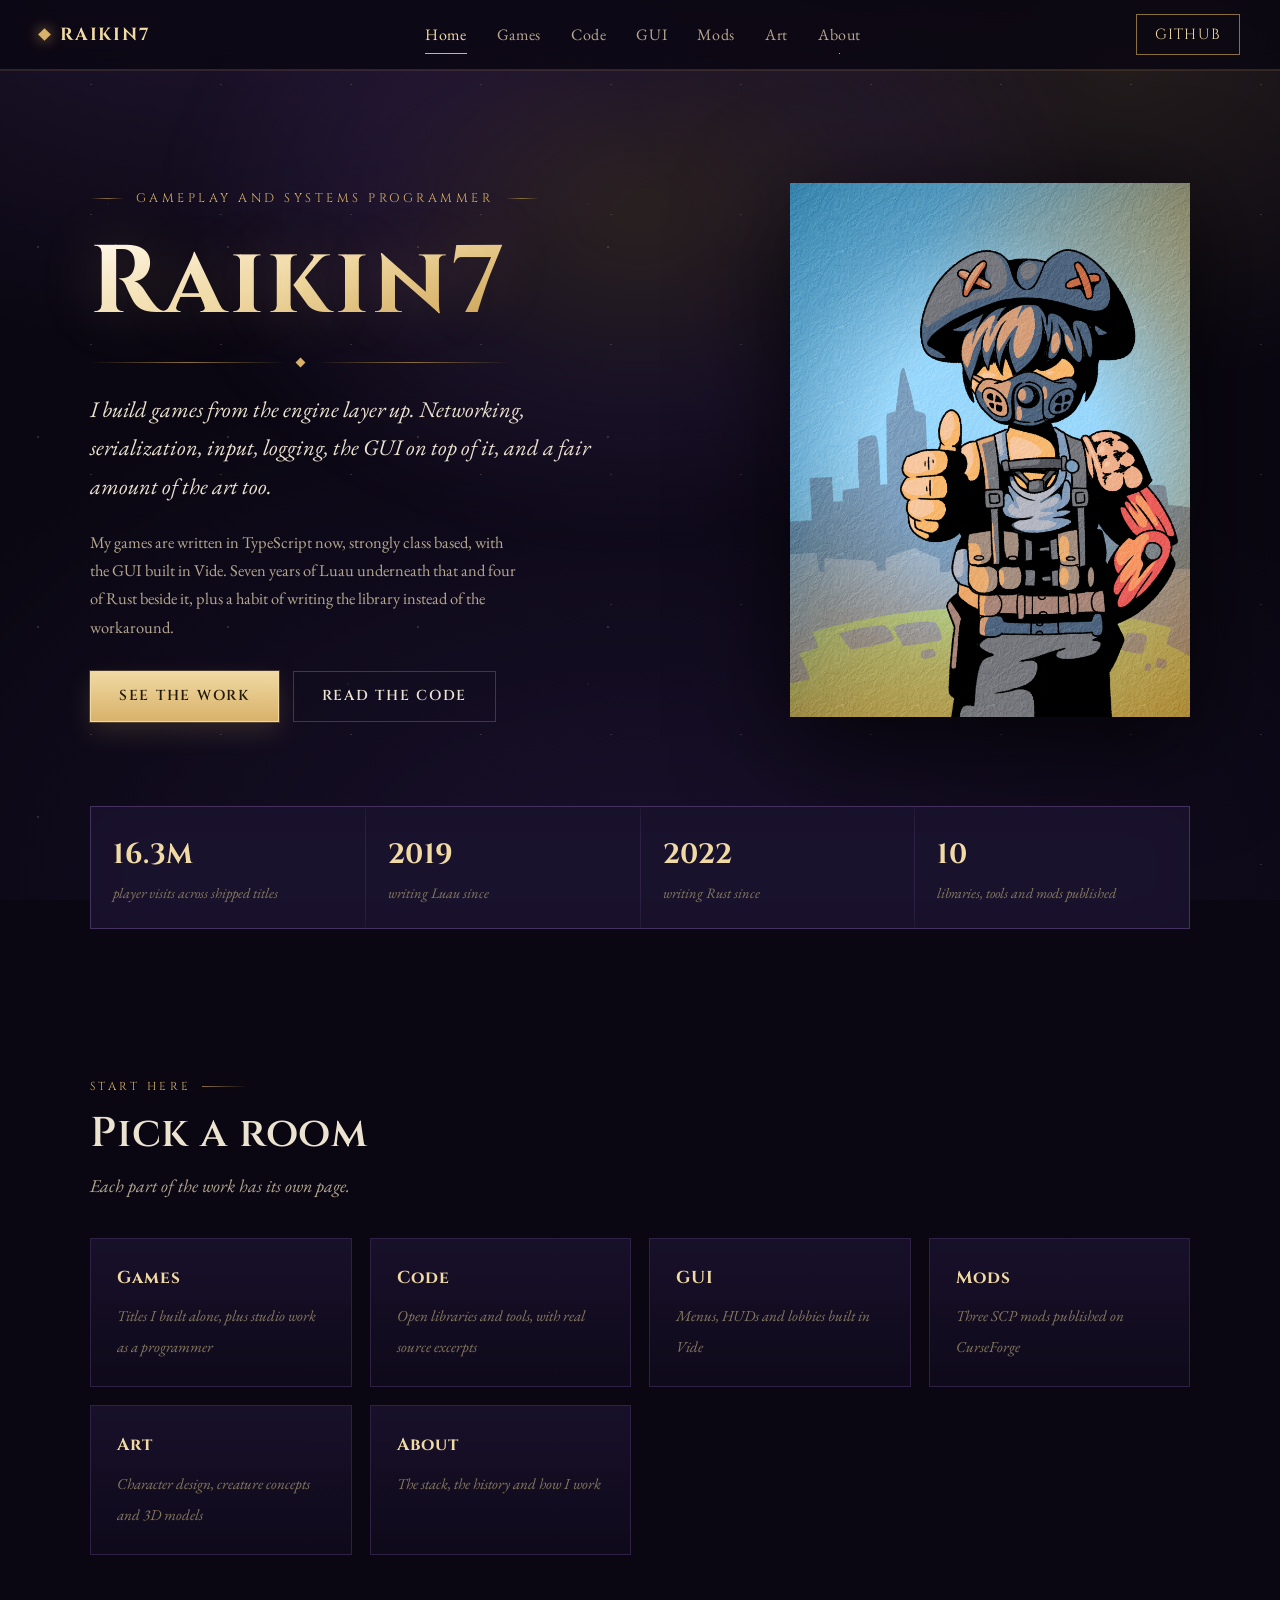
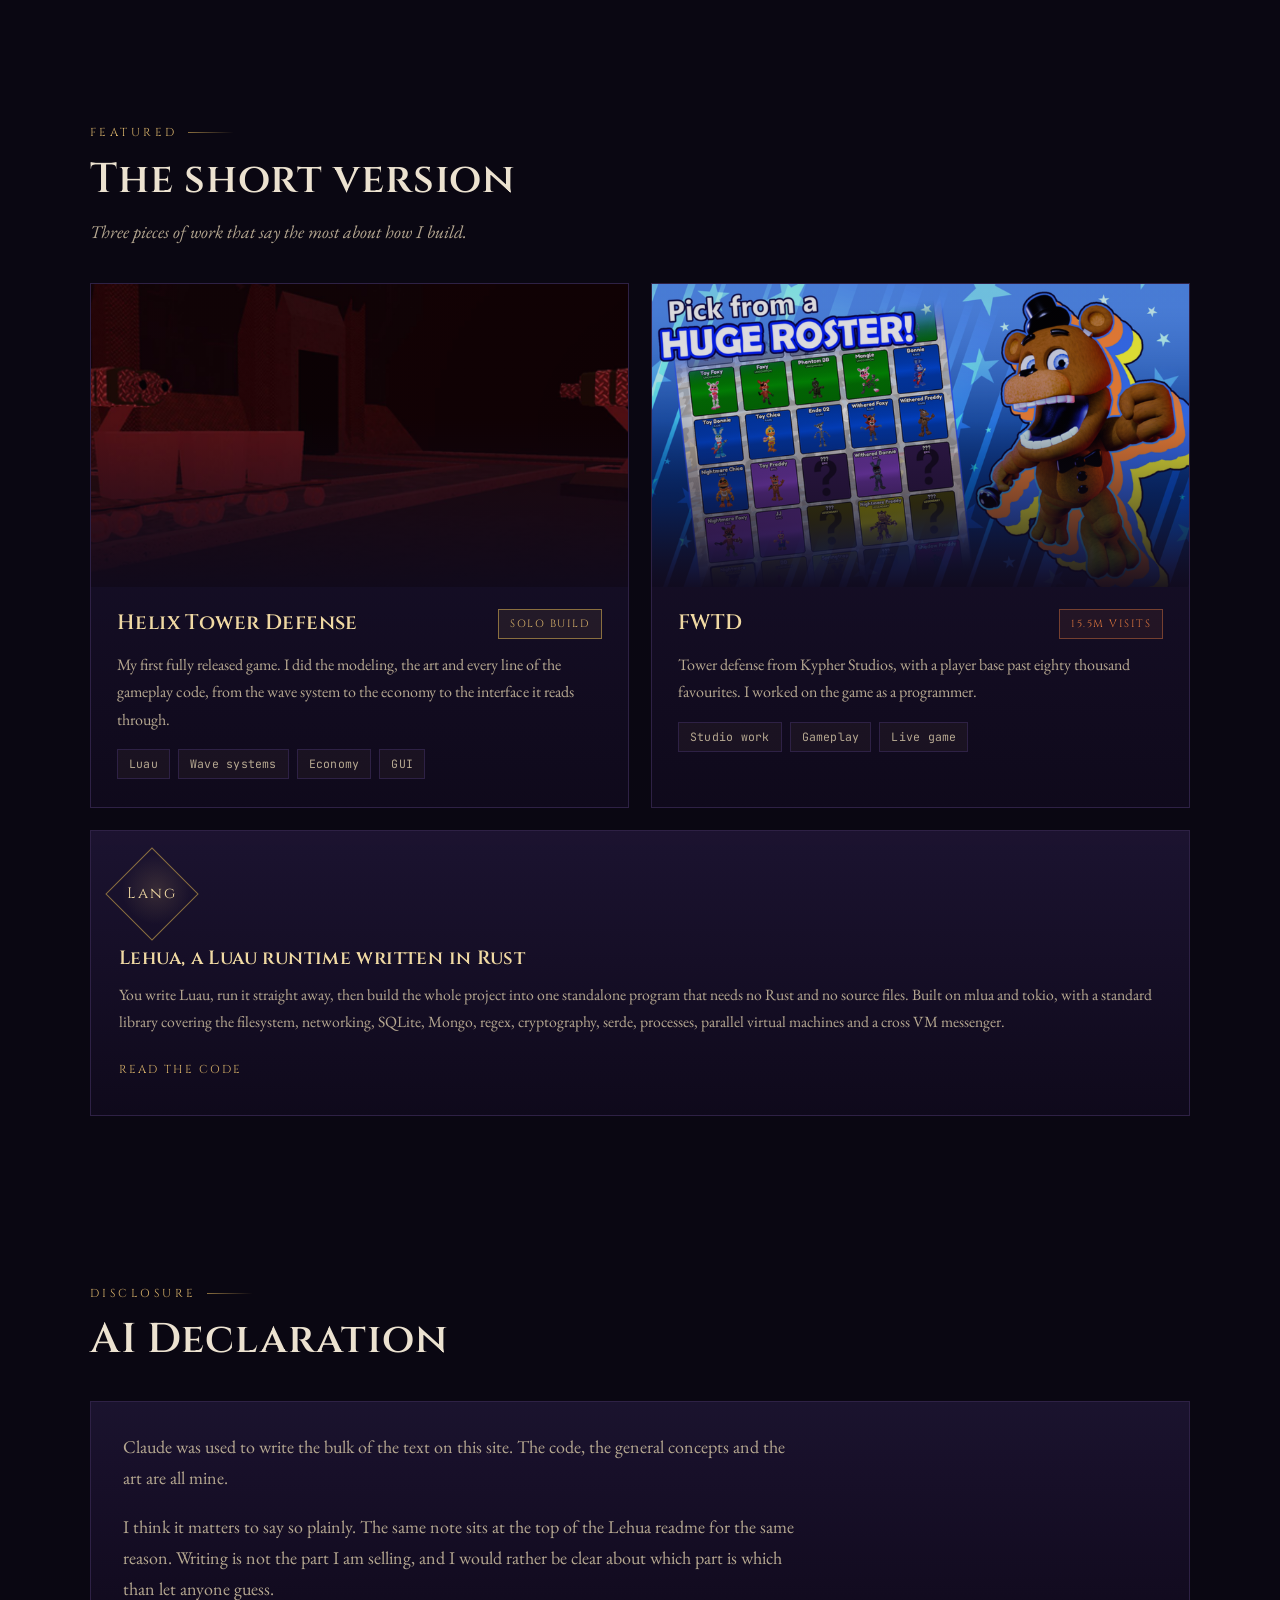
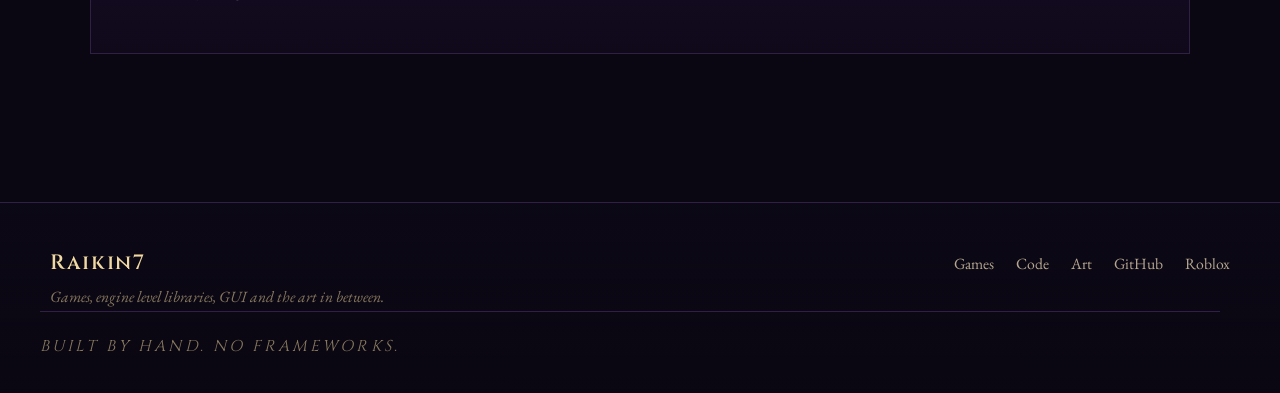
==== index.html @ da6f2321 "init" ====
<!DOCTYPE html>
<html lang="en">
<head>
<meta charset="utf-8">
<meta name="viewport" content="width=device-width, initial-scale=1">
<title>Raikin7's Portfolio</title>
<meta name="description" content="Raikin7 builds games, engine level libraries, GUI and art. TypeScript and Vide today, Luau since 2019, Rust since 2022.">
<meta property="og:title" content="Raikin7's Portfolio">
<meta property="og:description" content="Gameplay and systems programmer, modeler and artist. TypeScript, Luau, Rust, C#, C++, JavaScript, Python.">
<meta property="og:type" content="website">
<link rel="preconnect" href="https://fonts.googleapis.com">
<link rel="preconnect" href="https://fonts.gstatic.com" crossorigin>
<link href="https://fonts.googleapis.com/css2?family=Cinzel:wght@500;600;700&family=EB+Garamond:ital,wght@0,400;0,500;0,600;1,400&family=JetBrains+Mono:wght@400;500&display=swap" rel="stylesheet">
<link rel="stylesheet" href="styles.css">
</head>
<body>

<div class="grain"></div>

<header class="nav">
  <a class="nav-brand" href="index.html"><span class="nav-dot"></span>Raikin7</a>
  <nav class="nav-links">
    <a href="index.html">Home</a>
    <a href="games.html">Games</a>
    <a href="code.html">Code</a>
    <a href="gui.html">GUI</a>
    <a href="mods.html">Mods</a>
    <a href="art.html">Art</a>
    <a href="about.html">About</a>
  </nav>
  <a class="nav-cta" href="https://github.com/thekingofspace" target="_blank" rel="noopener">GitHub</a>
</header>

<main>

<section class="hero">
  <div class="hero-glow"></div>
  <div class="hero-inner">
    <div class="hero-copy">
      <p class="eyebrow">Gameplay and Systems Programmer</p>
      <h1 class="hero-title">Raikin7</h1>
      <div class="rule"><i></i></div>
      <p class="hero-lead">
        I build games from the engine layer up. Networking, serialization, input, logging, the GUI
        on top of it, and a fair amount of the art too.
      </p>
      <p class="hero-sub">
        My games are written in TypeScript now, strongly class based, with the GUI built in Vide.
        Seven years of Luau underneath that and four of Rust beside it, plus a habit of writing the
        library instead of the workaround.
      </p>
      <div class="hero-actions">
        <a class="btn btn-primary" href="games.html">See the work</a>
        <a class="btn btn-ghost" href="code.html">Read the code</a>
      </div>
    </div>
    <div class="hero-art">
      <img src="assets/art/gasmask-thumbsup.png" alt="Illustration of a masked survivor giving a thumbs up over a city skyline">
    </div>
  </div>

  <div class="stats">
    <div class="stat"><b>16.3M</b><span>player visits across shipped titles</span></div>
    <div class="stat"><b>2019</b><span>writing Luau since</span></div>
    <div class="stat"><b>2022</b><span>writing Rust since</span></div>
    <div class="stat"><b>10</b><span>libraries, tools and mods published</span></div>
  </div>
</section>

<section class="section">
  <div class="section-head">
    <span class="section-index">Start here</span>
    <h2>Pick a room</h2>
    <p>Each part of the work has its own page.</p>
  </div>

  <div class="next-up">
    <a class="next-card" href="games.html"><b>Games</b><span>Titles I built alone, plus studio work as a programmer</span></a>
    <a class="next-card" href="code.html"><b>Code</b><span>Open libraries and tools, with real source excerpts</span></a>
    <a class="next-card" href="gui.html"><b>GUI</b><span>Menus, HUDs and lobbies built in Vide</span></a>
    <a class="next-card" href="mods.html"><b>Mods</b><span>Three SCP mods published on CurseForge</span></a>
    <a class="next-card" href="art.html"><b>Art</b><span>Character design, creature concepts and 3D models</span></a>
    <a class="next-card" href="about.html"><b>About</b><span>The stack, the history and how I work</span></a>
  </div>
</section>

<section class="section">
  <div class="section-head">
    <span class="section-index">Featured</span>
    <h2>The short version</h2>
    <p>Three pieces of work that say the most about how I build.</p>
  </div>

  <div class="grid grid-2">

    <a class="card game" href="https://www.roblox.com/games/106030910407842/Helix-Tower-Defense" target="_blank" rel="noopener">
      <div class="card-media"><img src="assets/games/helix.png" alt="Helix Tower Defense cover art" loading="lazy"></div>
      <div class="card-body">
        <div class="card-top">
          <h4>Helix Tower Defense</h4>
          <span class="tag tag-accent">Solo build</span>
        </div>
        <p>
          My first fully released game. I did the modeling, the art and every line of the gameplay
          code, from the wave system to the economy to the interface it reads through.
        </p>
        <div class="chips"><span>Luau</span><span>Wave systems</span><span>Economy</span><span>GUI</span></div>
      </div>
    </a>

    <a class="card game" href="https://www.roblox.com/games/18553471292/FWTD" target="_blank" rel="noopener">
      <div class="card-media"><img src="assets/games/fwtd.png" alt="FWTD cover art" loading="lazy"></div>
      <div class="card-body">
        <div class="card-top">
          <h4>FWTD</h4>
          <span class="tag tag-hot">15.5M visits</span>
        </div>
        <p>
          Tower defense from Kypher Studios, with a player base past eighty thousand favourites. I
          worked on the game as a programmer.
        </p>
        <div class="chips"><span>Studio work</span><span>Gameplay</span><span>Live game</span></div>
      </div>
    </a>

  </div>

  <div class="grid" style="margin-top: 22px;">
    <a class="card mod" href="code.html">
      <div class="mod-glyph"><span>Lang</span></div>
      <h4>Lehua, a Luau runtime written in Rust</h4>
      <p>
        You write Luau, run it straight away, then build the whole project into one standalone
        program that needs no Rust and no source files. Built on mlua and tokio, with a standard
        library covering the filesystem, networking, SQLite, Mongo, regex, cryptography, serde,
        processes, parallel virtual machines and a cross VM messenger.
      </p>
      <span class="link-out">Read the code</span>
    </a>
  </div>
</section>

<section class="section">
  <div class="section-head">
    <span class="section-index">Disclosure</span>
    <h2>AI Declaration</h2>
  </div>
  <div class="ui-lead">
    <p>
      Claude was used to write the bulk of the text on this site. The code, the general concepts and
      the art are all mine.
    </p>
    <p>
      I think it matters to say so plainly. The same note sits at the top of the Lehua readme for
      the same reason. Writing is not the part I am selling, and I would rather be clear about which
      part is which than let anyone guess.
    </p>
  </div>
</section>

</main>

<footer class="footer">
  <div class="footer-inner">
    <div>
      <h3>Raikin7</h3>
      <p>Games, engine level libraries, GUI and the art in between.</p>
    </div>
    <div class="footer-links">
      <a href="games.html">Games</a>
      <a href="code.html">Code</a>
      <a href="art.html">Art</a>
      <a href="https://github.com/thekingofspace" target="_blank" rel="noopener">GitHub</a>
      <a href="https://www.roblox.com/users/228199808/profile" target="_blank" rel="noopener">Roblox</a>
    </div>
  </div>
  <p class="footer-note">Built by hand. No frameworks.</p>
</footer>

<script src="main.js"></script>
</body>
</html>
---- styles.css ----
:root {
  --bg: #0a0712;
  --bg-2: #100a1c;
  --panel: #171029;
  --panel-2: #1e1534;
  --line: #2e2145;
  --line-2: #44315f;
  --gold: #d8b26a;
  --gold-soft: #f0d9a3;
  --gold-dim: #8a6f3f;
  --arcane: #9b7bd4;
  --text: #ece2d0;
  --text-2: #b6a891;
  --text-3: #86795f;
  --ember: #d9743f;
  --radius: 4px;
  --radius-lg: 8px;
  --max: 1180px;
  --font-display: "Cinzel", Georgia, serif;
  --font-body: "EB Garamond", Georgia, serif;
  --font-mono: "JetBrains Mono", Consolas, monospace;
}

* { box-sizing: border-box; }

html { scroll-behavior: smooth; }

body {
  margin: 0;
  color: var(--text);
  font-family: var(--font-body);
  font-size: 18px;
  line-height: 1.72;
  -webkit-font-smoothing: antialiased;
  overflow-x: hidden;
  background-color: var(--bg);
  background-image:
    radial-gradient(ellipse 900px 600px at 15% -5%, rgba(150, 96, 200, 0.16), transparent 65%),
    radial-gradient(ellipse 800px 500px at 88% 8%, rgba(216, 178, 106, 0.12), transparent 62%),
    radial-gradient(ellipse 1200px 800px at 50% 100%, rgba(64, 40, 110, 0.28), transparent 70%);
  background-attachment: fixed;
}

img { max-width: 100%; display: block; }

a { color: inherit; text-decoration: none; }

h1, h2, h3, h4, h5 {
  font-family: var(--font-display);
  line-height: 1.2;
  margin: 0;
  letter-spacing: 0.02em;
  font-weight: 600;
}

p { margin: 0 0 1em; }

.grain {
  position: fixed;
  inset: 0;
  pointer-events: none;
  z-index: 1;
  opacity: 0.5;
  background-image:
    radial-gradient(circle at 20% 30%, rgba(240, 217, 163, 0.5) 0.6px, transparent 0.9px),
    radial-gradient(circle at 70% 65%, rgba(240, 217, 163, 0.35) 0.5px, transparent 0.8px),
    radial-gradient(circle at 45% 85%, rgba(200, 170, 255, 0.4) 0.5px, transparent 0.8px);
  background-size: 190px 190px, 130px 130px, 240px 240px;
}

.nav {
  position: sticky;
  top: 0;
  z-index: 50;
  display: flex;
  align-items: center;
  justify-content: space-between;
  gap: 20px;
  padding: 14px clamp(18px, 4vw, 40px);
  background: rgba(10, 7, 18, 0.82);
  backdrop-filter: blur(12px);
  border-bottom: 1px solid var(--line);
  box-shadow: 0 1px 0 rgba(216, 178, 106, 0.12);
}

.nav-brand {
  display: inline-flex;
  align-items: center;
  gap: 11px;
  font-family: var(--font-display);
  font-weight: 700;
  font-size: 1.1rem;
  letter-spacing: 0.1em;
  text-transform: uppercase;
  color: var(--gold-soft);
}

.nav-dot {
  width: 9px;
  height: 9px;
  background: var(--gold);
  transform: rotate(45deg);
  box-shadow: 0 0 14px rgba(216, 178, 106, 0.8);
}

.nav-links { display: flex; gap: 2px; flex-wrap: wrap; }

.nav-links a {
  position: relative;
  padding: 6px 14px;
  font-size: 1rem;
  color: var(--text-2);
  letter-spacing: 0.04em;
  transition: color 0.2s ease;
}

.nav-links a::after {
  content: "";
  position: absolute;
  left: 50%;
  right: 50%;
  bottom: 0;
  height: 1px;
  background: var(--gold);
  transition: left 0.24s ease, right 0.24s ease;
}

.nav-links a:hover { color: var(--gold-soft); }
.nav-links a:hover::after { left: 14px; right: 14px; }

.nav-links a.is-current { color: var(--gold-soft); }
.nav-links a.is-current::after { left: 14px; right: 14px; }

.nav-cta {
  padding: 7px 18px;
  border: 1px solid var(--gold-dim);
  font-size: 0.92rem;
  letter-spacing: 0.08em;
  text-transform: uppercase;
  font-family: var(--font-display);
  color: var(--gold-soft);
  transition: background 0.2s ease, border-color 0.2s ease, box-shadow 0.2s ease;
}

.nav-cta:hover {
  border-color: var(--gold);
  background: rgba(216, 178, 106, 0.1);
  box-shadow: 0 0 18px rgba(216, 178, 106, 0.18);
}

.hero {
  position: relative;
  max-width: var(--max);
  margin: 0 auto;
  padding: clamp(56px, 9vw, 108px) clamp(18px, 4vw, 40px) 60px;
  z-index: 2;
}

.hero-glow {
  position: absolute;
  top: -180px;
  left: 50%;
  transform: translateX(-50%);
  width: min(920px, 112%);
  height: 640px;
  pointer-events: none;
  background: radial-gradient(ellipse at center, rgba(216, 178, 106, 0.16), rgba(150, 96, 200, 0.1) 42%, transparent 72%);
  filter: blur(24px);
}

.hero-inner {
  position: relative;
  display: grid;
  grid-template-columns: 1.35fr 0.85fr;
  gap: clamp(24px, 5vw, 64px);
  align-items: center;
}

.eyebrow {
  display: inline-flex;
  align-items: center;
  gap: 12px;
  font-family: var(--font-display);
  font-size: 0.78rem;
  letter-spacing: 0.28em;
  text-transform: uppercase;
  color: var(--gold);
  margin-bottom: 16px;
}

.eyebrow::before,
.eyebrow::after {
  content: "";
  width: 34px;
  height: 1px;
  background: linear-gradient(to right, transparent, var(--gold-dim), transparent);
}

.hero-title {
  font-size: clamp(3.2rem, 10vw, 6rem);
  font-weight: 700;
  letter-spacing: 0.04em;
  background: linear-gradient(160deg, #fff7e6 8%, var(--gold-soft) 38%, var(--gold) 62%, #8a6f3f 100%);
  -webkit-background-clip: text;
  background-clip: text;
  color: transparent;
  margin-bottom: 8px;
  text-shadow: 0 0 60px rgba(216, 178, 106, 0.22);
}

.hero-title + .rule { margin-bottom: 24px; }

.rule {
  display: flex;
  align-items: center;
  gap: 12px;
  max-width: 420px;
  margin: 18px 0 26px;
}

.rule::before,
.rule::after {
  content: "";
  height: 1px;
  flex: 1;
  background: linear-gradient(to right, transparent, var(--gold-dim), transparent);
}

.rule i {
  width: 7px;
  height: 7px;
  background: var(--gold);
  transform: rotate(45deg);
  flex-shrink: 0;
}

.hero-lead {
  font-size: clamp(1.15rem, 2.3vw, 1.4rem);
  color: var(--text);
  max-width: 46ch;
  font-style: italic;
}

.hero-sub { color: var(--text-2); max-width: 54ch; font-size: 1.03rem; }

.hero-actions { display: flex; gap: 14px; flex-wrap: wrap; margin-top: 30px; }

.hero-art { position: relative; }

.hero-art::after {
  content: "";
  position: absolute;
  inset: 6% 4%;
  border-radius: 50%;
  background: radial-gradient(circle, rgba(216, 178, 106, 0.26), rgba(150, 96, 200, 0.14) 45%, transparent 70%);
  filter: blur(38px);
  z-index: -1;
}

.hero-art img {
  filter: drop-shadow(0 26px 54px rgba(0,0,0,0.75));
  animation: float 8s ease-in-out infinite;
}

@keyframes float {
  0%, 100% { transform: translateY(0); }
  50% { transform: translateY(-14px); }
}

.btn {
  display: inline-flex;
  align-items: center;
  gap: 8px;
  padding: 12px 28px;
  font-family: var(--font-display);
  font-weight: 600;
  font-size: 0.9rem;
  letter-spacing: 0.12em;
  text-transform: uppercase;
  border: 1px solid transparent;
  transition: transform 0.2s ease, box-shadow 0.2s ease, background 0.2s ease, border-color 0.2s ease;
}

.btn:hover { transform: translateY(-2px); }

.btn-primary {
  background: linear-gradient(180deg, var(--gold-soft), var(--gold));
  color: #241a08;
  border-color: var(--gold-soft);
  box-shadow: 0 0 0 1px rgba(216, 178, 106, 0.25), 0 10px 26px rgba(216, 178, 106, 0.16);
}

.btn-primary:hover { box-shadow: 0 0 0 1px rgba(240, 217, 163, 0.5), 0 14px 34px rgba(216, 178, 106, 0.3); }

.btn-ghost { border-color: var(--line-2); color: var(--text); }
.btn-ghost:hover { border-color: var(--gold); color: var(--gold-soft); background: rgba(216, 178, 106, 0.07); }

.btn-small {
  padding: 7px 16px;
  font-size: 0.74rem;
  border-color: var(--line-2);
  color: var(--text-2);
  white-space: nowrap;
}

.btn-small:hover { border-color: var(--gold); color: var(--gold-soft); }

.stats {
  position: relative;
  display: grid;
  grid-template-columns: repeat(auto-fit, minmax(170px, 1fr));
  gap: 1px;
  margin-top: clamp(48px, 8vw, 84px);
  background: var(--line);
  border: 1px solid var(--line-2);
  box-shadow: inset 0 0 40px rgba(0,0,0,0.5);
}

.stat {
  background: rgba(23, 16, 41, 0.86);
  padding: 24px 22px;
  display: flex;
  flex-direction: column;
  gap: 4px;
}

.stat b {
  font-family: var(--font-display);
  font-size: 1.75rem;
  font-weight: 700;
  color: var(--gold-soft);
  letter-spacing: 0.02em;
}

.stat span {
  font-size: 0.9rem;
  color: var(--text-3);
  line-height: 1.45;
  font-style: italic;
}

.page-head {
  position: relative;
  max-width: var(--max);
  margin: 0 auto;
  padding: clamp(48px, 7vw, 88px) clamp(18px, 4vw, 40px) 8px;
  z-index: 2;
  text-align: center;
}

.page-head .hero-glow { top: -280px; height: 520px; }

.page-head .eyebrow { margin-bottom: 14px; }

.page-head h1 {
  font-size: clamp(2.4rem, 6.5vw, 3.9rem);
  font-weight: 700;
  letter-spacing: 0.05em;
  background: linear-gradient(160deg, #fff7e6, var(--gold-soft) 45%, var(--gold) 100%);
  -webkit-background-clip: text;
  background-clip: text;
  color: transparent;
}

.page-head .rule { margin: 20px auto 22px; }

.page-head .lede {
  color: var(--text-2);
  font-size: clamp(1.05rem, 2vw, 1.2rem);
  max-width: 62ch;
  margin: 0 auto;
  font-style: italic;
}

.section {
  position: relative;
  max-width: var(--max);
  margin: 0 auto;
  padding: clamp(44px, 6.5vw, 80px) clamp(18px, 4vw, 40px);
  z-index: 2;
}

.section-head { margin-bottom: 36px; }

.section-index {
  display: inline-flex;
  align-items: center;
  gap: 10px;
  font-family: var(--font-display);
  font-size: 0.72rem;
  letter-spacing: 0.3em;
  text-transform: uppercase;
  color: var(--gold);
  margin-bottom: 12px;
}

.section-index::after {
  content: "";
  width: 46px;
  height: 1px;
  background: linear-gradient(to right, var(--gold-dim), transparent);
}

.section-head h2 { font-size: clamp(1.9rem, 4.2vw, 2.6rem); margin-bottom: 12px; }

.section-head p { color: var(--text-2); max-width: 64ch; margin: 0; font-style: italic; }

.sub-head {
  display: flex;
  align-items: center;
  gap: 14px;
  font-family: var(--font-display);
  font-size: 0.8rem;
  text-transform: uppercase;
  letter-spacing: 0.22em;
  color: var(--gold-dim);
  margin: 52px 0 22px;
  font-weight: 600;
}

.sub-head::after {
  content: "";
  flex: 1;
  height: 1px;
  background: linear-gradient(to right, var(--line-2), transparent);
}

.sub-head:first-of-type { margin-top: 0; }

.grid { display: grid; gap: 22px; }
.grid-2 { grid-template-columns: repeat(auto-fit, minmax(330px, 1fr)); }
.grid-3 { grid-template-columns: repeat(auto-fit, minmax(280px, 1fr)); }

.card {
  position: relative;
  display: block;
  background: linear-gradient(180deg, rgba(30, 21, 52, 0.9), rgba(16, 10, 28, 0.94));
  border: 1px solid var(--line);
  overflow: hidden;
  transition: transform 0.24s ease, border-color 0.24s ease, box-shadow 0.24s ease;
}

.card::before,
.card::after {
  content: "";
  position: absolute;
  width: 14px;
  height: 14px;
  border: 1px solid var(--gold-dim);
  opacity: 0;
  transition: opacity 0.25s ease;
  z-index: 3;
  pointer-events: none;
}

.card::before { top: 7px; left: 7px; border-right: 0; border-bottom: 0; }
.card::after { bottom: 7px; right: 7px; border-left: 0; border-top: 0; }

.card:hover {
  transform: translateY(-5px);
  border-color: var(--gold-dim);
  box-shadow: 0 24px 48px rgba(0,0,0,0.6), 0 0 32px rgba(216, 178, 106, 0.09);
}

.card:hover::before,
.card:hover::after { opacity: 1; }

.card-media { position: relative; aspect-ratio: 16 / 9; overflow: hidden; background: var(--bg-2); }

.card-media img { width: 100%; height: 100%; object-fit: cover; transition: transform 0.6s ease; }

.card:hover .card-media img { transform: scale(1.05); }

.card-media::after {
  content: "";
  position: absolute;
  inset: 0;
  background: linear-gradient(to top, rgba(16,10,28,0.95), rgba(16,10,28,0.15) 55%);
}

.card-body { padding: 22px 26px 28px; }

.card-top { display: flex; align-items: center; justify-content: space-between; gap: 12px; margin-bottom: 12px; }

.card-body h4 { font-size: 1.3rem; color: var(--gold-soft); }

.card-body p { color: var(--text-2); font-size: 1rem; }

.tag {
  flex-shrink: 0;
  font-family: var(--font-display);
  font-size: 0.66rem;
  letter-spacing: 0.14em;
  text-transform: uppercase;
  padding: 5px 11px;
  border: 1px solid var(--line-2);
  color: var(--text-3);
}

.tag-accent { color: var(--gold); border-color: var(--gold-dim); background: rgba(216, 178, 106, 0.08); }
.tag-hot { color: var(--ember); border-color: rgba(217, 116, 63, 0.45); background: rgba(217, 116, 63, 0.08); }

.meta {
  list-style: none;
  margin: 20px 0;
  padding: 16px 0 0;
  border-top: 1px solid var(--line);
  display: grid;
  gap: 6px;
  font-size: 0.94rem;
  color: var(--text-2);
}

.meta b {
  display: inline-block;
  min-width: 100px;
  color: var(--gold-dim);
  font-weight: 600;
  font-family: var(--font-display);
  font-size: 0.68rem;
  text-transform: uppercase;
  letter-spacing: 0.14em;
}

.chips { display: flex; flex-wrap: wrap; gap: 8px; }

.chips span {
  font-family: var(--font-mono);
  font-size: 0.72rem;
  padding: 4px 11px;
  background: rgba(216, 178, 106, 0.05);
  border: 1px solid var(--line);
  color: var(--text-2);
  letter-spacing: 0.02em;
}

.chips-lg span { font-size: 0.78rem; padding: 6px 14px; }

.showcase { display: grid; grid-template-columns: 258px 1fr; gap: 30px; align-items: start; }

.showcase-tabs {
  display: flex;
  flex-direction: column;
  gap: 2px;
  position: sticky;
  top: 84px;
  border-left: 1px solid var(--line);
  padding-left: 2px;
}

.tab {
  display: flex;
  flex-direction: column;
  gap: 2px;
  text-align: left;
  padding: 12px 16px;
  background: transparent;
  border: 0;
  border-left: 2px solid transparent;
  cursor: pointer;
  font-family: var(--font-body);
  color: var(--text-2);
  transition: background 0.2s ease, border-color 0.2s ease;
}

.tab b {
  font-family: var(--font-display);
  font-size: 0.95rem;
  color: var(--text);
  letter-spacing: 0.04em;
}

.tab span { font-size: 0.86rem; color: var(--text-3); line-height: 1.4; font-style: italic; }

.tab:hover { background: rgba(216, 178, 106, 0.04); }

.tab.is-active {
  background: linear-gradient(90deg, rgba(216, 178, 106, 0.1), transparent);
  border-left-color: var(--gold);
}

.tab.is-active b { color: var(--gold-soft); }

.panel { display: none; }
.panel.is-active { display: block; animation: fade 0.35s ease; }

@keyframes fade {
  from { opacity: 0; transform: translateY(8px); }
  to { opacity: 1; transform: none; }
}

.panel-head {
  display: flex;
  gap: 22px;
  justify-content: space-between;
  align-items: flex-start;
  margin-bottom: 18px;
}

.panel-head h4 {
  font-size: 1.55rem;
  margin-bottom: 12px;
  color: var(--gold-soft);
  display: flex;
  align-items: center;
  gap: 12px;
  flex-wrap: wrap;
}
.panel-head p { color: var(--text-2); font-size: 1rem; margin: 0; max-width: 60ch; }

.code-caption {
  display: flex;
  align-items: center;
  gap: 10px;
  font-family: var(--font-display);
  font-size: 0.72rem;
  letter-spacing: 0.18em;
  text-transform: uppercase;
  color: var(--gold-dim);
  margin: 26px 0 9px;
}

.code-caption::after {
  content: "";
  flex: 1;
  height: 1px;
  background: linear-gradient(to right, var(--line-2), transparent);
}

pre {
  margin: 0;
  background: rgba(7, 5, 13, 0.85);
  border: 1px solid var(--line);
  border-left: 2px solid var(--gold-dim);
  padding: 18px 22px;
  overflow-x: auto;
}

pre code {
  font-family: var(--font-mono);
  font-size: 0.8rem;
  line-height: 1.7;
  color: #c9bda8;
  white-space: pre;
  tab-size: 2;
}

.tk-c { color: #5b4f6e; font-style: italic; }
.tk-s { color: #b7d9a0; }
.tk-k { color: #d8a7d8; }
.tk-t { color: #e7c988; }
.tk-n { color: #d98f6a; }

.ui-lead {
  position: relative;
  background: linear-gradient(180deg, rgba(30, 21, 52, 0.85), rgba(16, 10, 28, 0.9));
  border: 1px solid var(--line);
  padding: 30px 32px;
  margin-bottom: 28px;
}

.ui-lead p { color: var(--text-2); max-width: 76ch; }

.ui-grid { display: grid; grid-template-columns: repeat(auto-fit, minmax(400px, 1fr)); gap: 22px; }

.gallery { columns: 3 260px; column-gap: 20px; }

.shot {
  margin: 0 0 20px;
  break-inside: avoid;
  background: linear-gradient(180deg, rgba(30, 21, 52, 0.9), rgba(16, 10, 28, 0.94));
  border: 1px solid var(--line);
  overflow: hidden;
  cursor: zoom-in;
  transition: transform 0.24s ease, border-color 0.24s ease, box-shadow 0.24s ease;
}

.shot:hover {
  transform: translateY(-4px);
  border-color: var(--gold-dim);
  box-shadow: 0 20px 44px rgba(0,0,0,0.55), 0 0 26px rgba(216, 178, 106, 0.08);
}

.shot img { width: 100%; background: #f2ece0; }

.ui-shot { margin: 0; }
.ui-shot img { background: #000; }

.shot figcaption {
  padding: 14px 18px;
  font-size: 0.92rem;
  color: var(--text-3);
  border-top: 1px solid var(--line);
  font-style: italic;
}

.shot figcaption b {
  color: var(--gold-soft);
  font-weight: 600;
  display: block;
  font-family: var(--font-display);
  font-style: normal;
  font-size: 0.95rem;
  letter-spacing: 0.03em;
  margin-bottom: 2px;
}

.mod { padding: 30px 28px 32px; }

.mod-glyph {
  position: relative;
  font-family: var(--font-display);
  font-size: 0.95rem;
  letter-spacing: 0.14em;
  width: 66px;
  height: 66px;
  display: grid;
  place-items: center;
  border: 1px solid var(--gold-dim);
  background: radial-gradient(circle at 50% 40%, rgba(216, 178, 106, 0.16), transparent 70%);
  color: var(--gold-soft);
  margin-bottom: 20px;
  transform: rotate(45deg);
}

.mod-glyph > * { transform: rotate(-45deg); }

.mod h4 { font-size: 1.2rem; margin-bottom: 12px; color: var(--gold-soft); }
.mod p { color: var(--text-2); font-size: 0.98rem; }

.link-out {
  font-family: var(--font-display);
  font-size: 0.72rem;
  letter-spacing: 0.18em;
  text-transform: uppercase;
  color: var(--gold);
}

.about-grid { display: grid; grid-template-columns: 1.3fr 1fr; gap: clamp(30px, 5vw, 58px); align-items: start; }

.about-copy p { color: var(--text-2); font-size: 1.06rem; }

.about-copy p:first-of-type::first-letter {
  float: left;
  font-family: var(--font-display);
  font-size: 3.4rem;
  line-height: 0.9;
  padding: 6px 12px 0 0;
  color: var(--gold);
}

.skills { display: grid; gap: 24px; }

.skill-group h5 {
  display: flex;
  align-items: center;
  gap: 12px;
  font-family: var(--font-display);
  font-size: 0.72rem;
  letter-spacing: 0.22em;
  text-transform: uppercase;
  color: var(--gold-dim);
  margin-bottom: 12px;
}

.skill-group h5::after {
  content: "";
  flex: 1;
  height: 1px;
  background: linear-gradient(to right, var(--line-2), transparent);
}

.next-up { display: grid; grid-template-columns: repeat(auto-fit, minmax(240px, 1fr)); gap: 18px; }

.next-card {
  position: relative;
  display: block;
  padding: 24px 26px;
  border: 1px solid var(--line);
  background: linear-gradient(180deg, rgba(30, 21, 52, 0.72), rgba(16, 10, 28, 0.86));
  transition: transform 0.22s ease, border-color 0.22s ease, box-shadow 0.22s ease;
}

.next-card:hover {
  transform: translateY(-4px);
  border-color: var(--gold-dim);
  box-shadow: 0 18px 36px rgba(0,0,0,0.5), 0 0 26px rgba(216, 178, 106, 0.08);
}

.next-card b {
  display: block;
  font-family: var(--font-display);
  font-size: 1.08rem;
  letter-spacing: 0.06em;
  color: var(--gold-soft);
  margin-bottom: 8px;
}

.next-card span { font-size: 0.95rem; color: var(--text-3); font-style: italic; }

.footer {
  position: relative;
  z-index: 2;
  border-top: 1px solid var(--line);
  margin-top: 40px;
  padding: 48px clamp(18px, 4vw, 40px) 32px;
  background: linear-gradient(180deg, rgba(16, 10, 28, 0.4), rgba(10, 7, 18, 0.9));
}

.footer-inner {
  max-width: var(--max);
  margin: 0 auto;
  display: flex;
  justify-content: space-between;
  align-items: flex-start;
  gap: 28px;
  flex-wrap: wrap;
}

.footer h3 { font-size: 1.3rem; margin-bottom: 8px; color: var(--gold-soft); letter-spacing: 0.08em; }
.footer p { color: var(--text-3); font-size: 0.98rem; margin: 0; font-style: italic; }

.footer-links { display: flex; gap: 22px; flex-wrap: wrap; }

.footer-links a {
  font-size: 0.98rem;
  color: var(--text-2);
  border-bottom: 1px solid transparent;
  transition: color 0.2s ease, border-color 0.2s ease;
}

.footer-links a:hover { color: var(--gold-soft); border-color: var(--gold-dim); }

.footer-note {
  max-width: var(--max);
  margin: 32px auto 0;
  padding-top: 22px;
  border-top: 1px solid var(--line);
  font-family: var(--font-display);
  font-size: 0.72rem;
  letter-spacing: 0.2em;
  text-transform: uppercase;
  color: var(--text-3);
}

.lightbox {
  position: fixed;
  inset: 0;
  z-index: 200;
  background: rgba(6, 4, 11, 0.95);
  backdrop-filter: blur(8px);
  display: grid;
  place-items: center;
  padding: 40px;
  cursor: zoom-out;
}

.lightbox[hidden] { display: none; }

.lightbox img {
  max-width: 100%;
  max-height: 100%;
  border: 1px solid var(--gold-dim);
  box-shadow: 0 30px 90px rgba(0,0,0,0.8), 0 0 60px rgba(216, 178, 106, 0.1);
}

.lightbox-close {
  position: absolute;
  top: 18px;
  right: 26px;
  background: none;
  border: none;
  color: var(--text-2);
  font-size: 2.6rem;
  line-height: 1;
  cursor: pointer;
  transition: color 0.2s ease;
}

.lightbox-close:hover { color: var(--gold-soft); }

.reveal { opacity: 0; transform: translateY(20px); transition: opacity 0.7s ease, transform 0.7s ease; }
.reveal.is-in { opacity: 1; transform: none; }

@media (max-width: 900px) {
  .hero-inner { grid-template-columns: 1fr; }
  .hero-art { max-width: 320px; }
  .showcase { grid-template-columns: 1fr; }
  .showcase-tabs { position: static; flex-direction: row; overflow-x: auto; border-left: 0; border-bottom: 1px solid var(--line); padding-bottom: 4px; }
  .tab { min-width: 200px; border-left: 0; border-bottom: 2px solid transparent; }
  .tab.is-active { border-left: 0; border-bottom-color: var(--gold); background: linear-gradient(180deg, rgba(216, 178, 106, 0.1), transparent); }
  .about-grid { grid-template-columns: 1fr; }
  .ui-grid { grid-template-columns: 1fr; }
}

@media (max-width: 640px) {
  body { font-size: 17px; }
  .nav { flex-wrap: wrap; gap: 10px; }
  .nav-links { order: 3; width: 100%; justify-content: flex-start; }
  .panel-head { flex-direction: column; }
  .gallery { columns: 1; }
  pre code { font-size: 0.72rem; }
}

@media (prefers-reduced-motion: reduce) {
  * { animation: none !important; transition: none !important; }
  html { scroll-behavior: auto; }
  .reveal { opacity: 1; transform: none; }
}
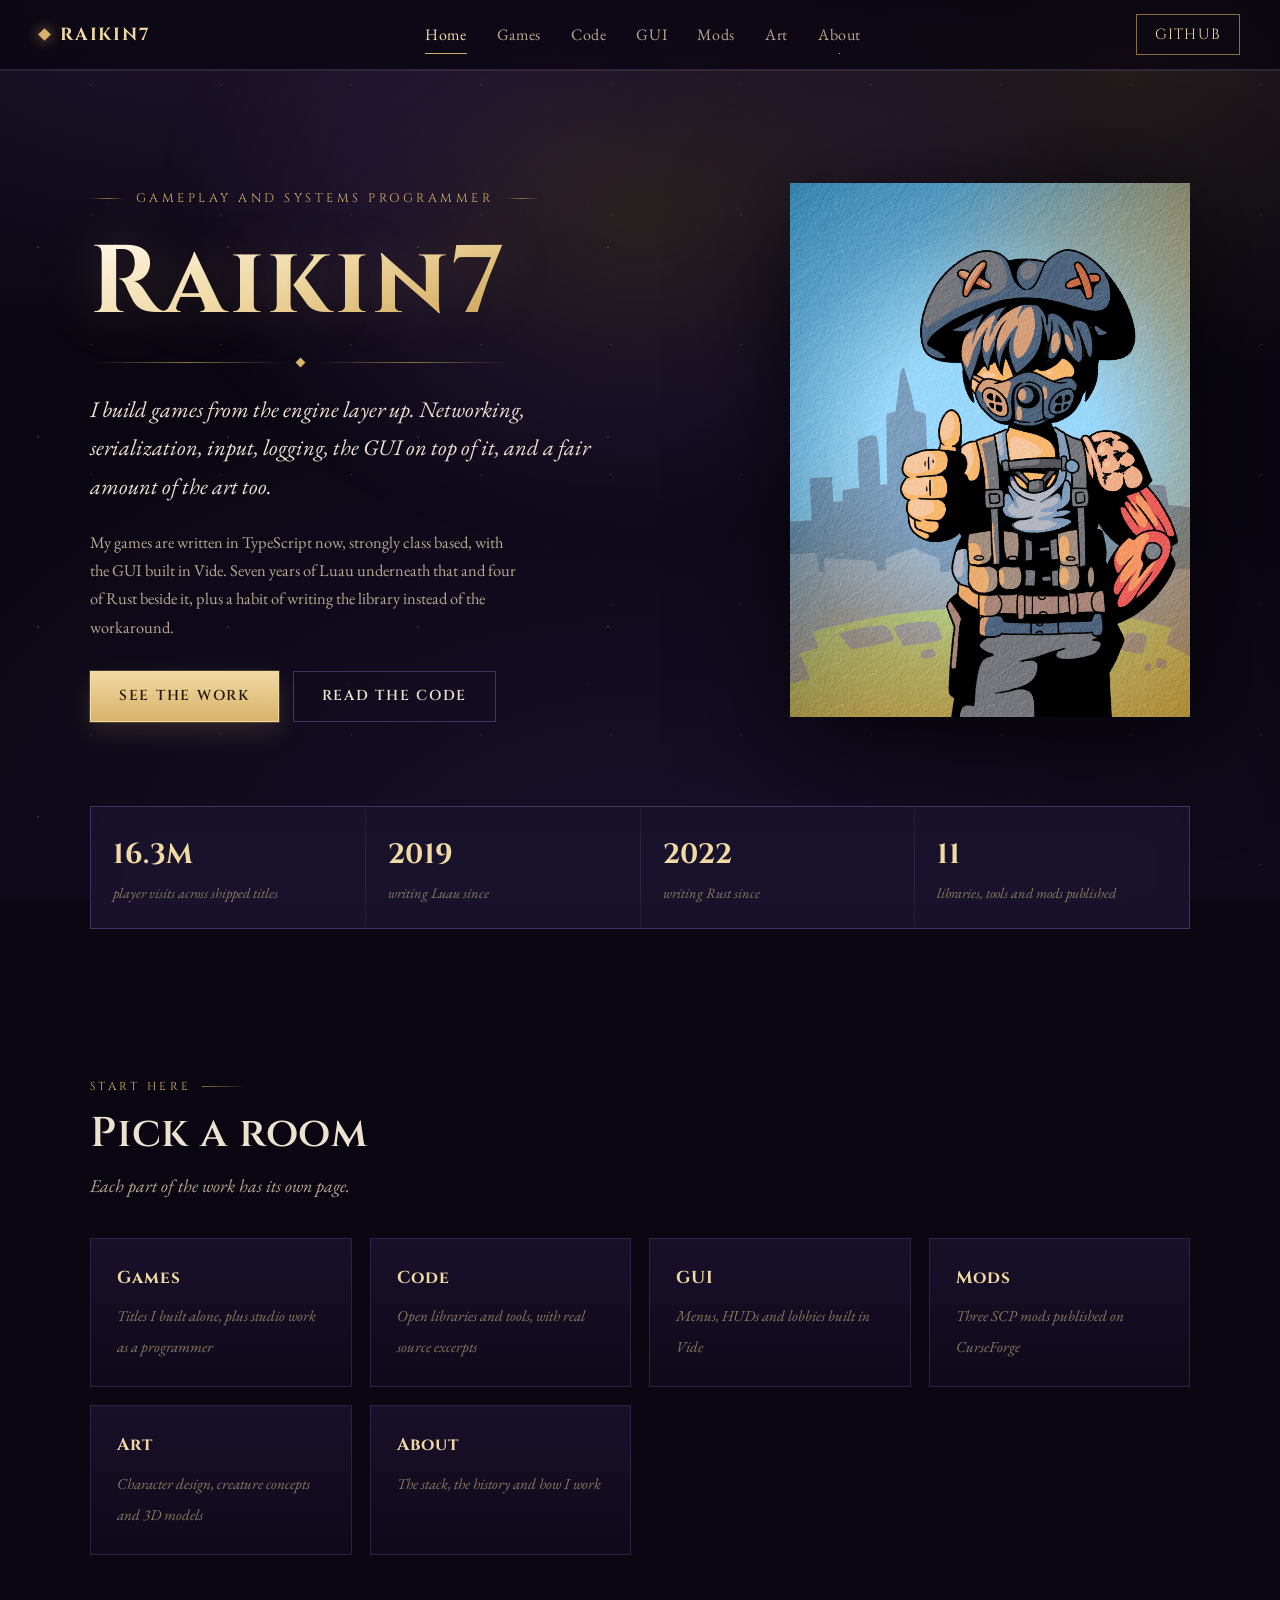
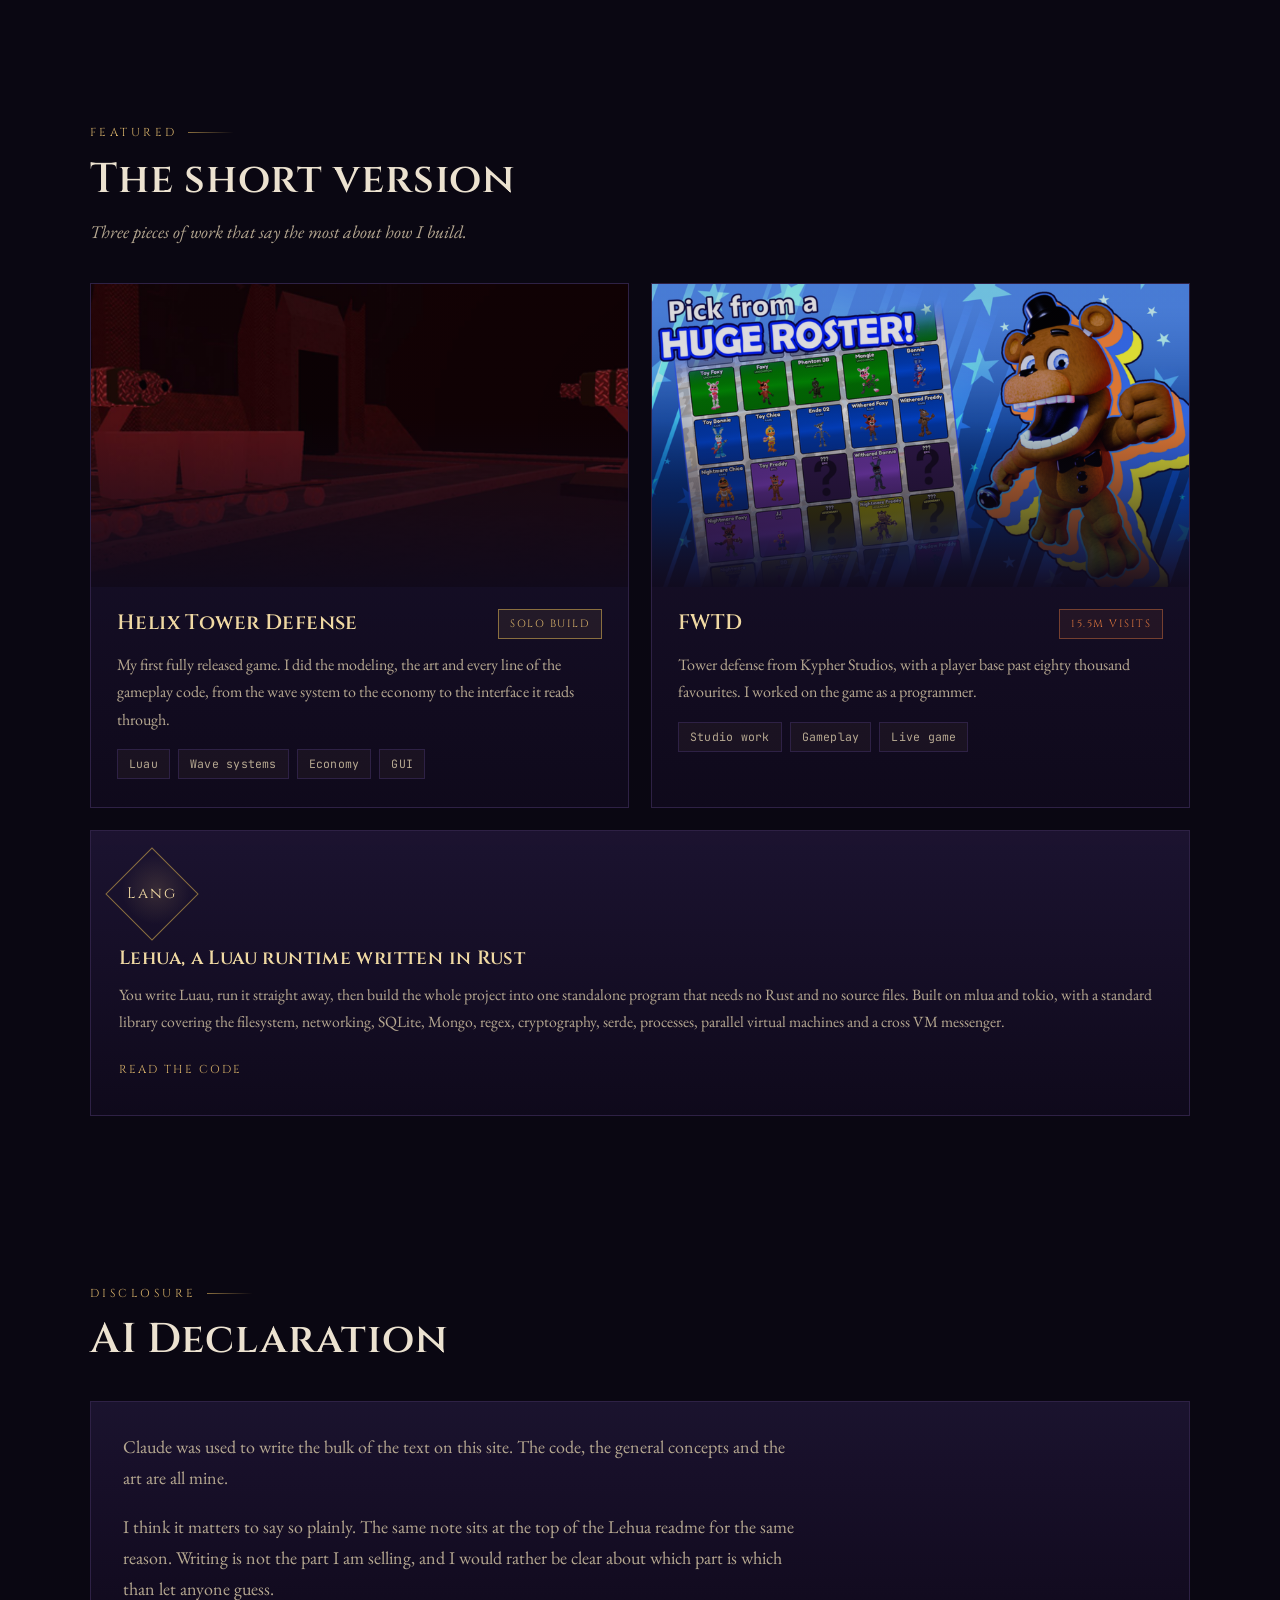
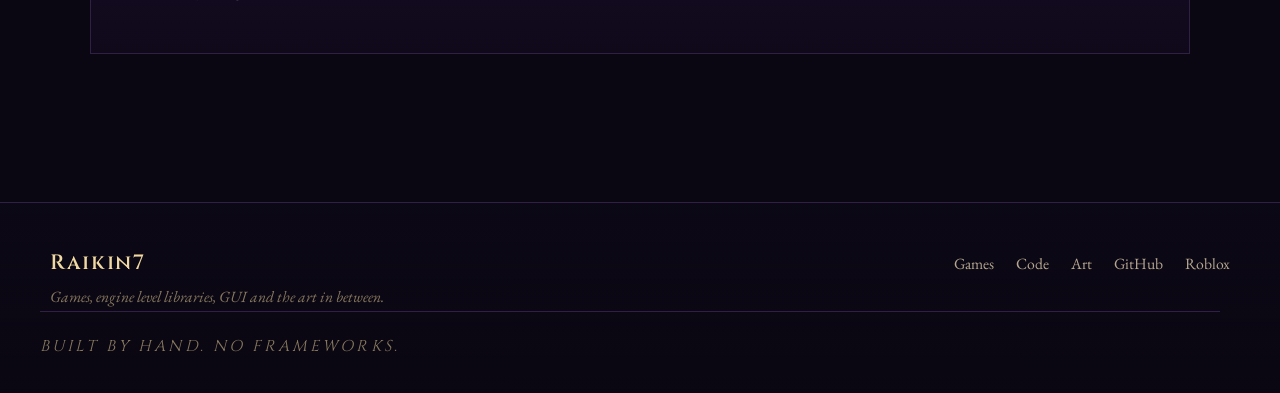
==== commit 61c1bcf4: "added vission" ====
--- a/index.html
+++ b/index.html
@@ -63,7 +63,7 @@
     <div class="stat"><b>16.3M</b><span>player visits across shipped titles</span></div>
     <div class="stat"><b>2019</b><span>writing Luau since</span></div>
     <div class="stat"><b>2022</b><span>writing Rust since</span></div>
-    <div class="stat"><b>10</b><span>libraries, tools and mods published</span></div>
+    <div class="stat"><b>11</b><span>libraries, tools and mods published</span></div>
   </div>
 </section>
 
--- a/styles.css
+++ b/styles.css
@@ -597,6 +597,13 @@
   margin-bottom: 18px;
 }
 
+.panel-actions {
+  display: flex;
+  flex-direction: column;
+  gap: 8px;
+  flex-shrink: 0;
+}
+
 .panel-head h4 {
   font-size: 1.55rem;
   margin-bottom: 12px;
@@ -898,6 +905,7 @@
   .nav { flex-wrap: wrap; gap: 10px; }
   .nav-links { order: 3; width: 100%; justify-content: flex-start; }
   .panel-head { flex-direction: column; }
+  .panel-actions { flex-direction: row; }
   .gallery { columns: 1; }
   pre code { font-size: 0.72rem; }
 }
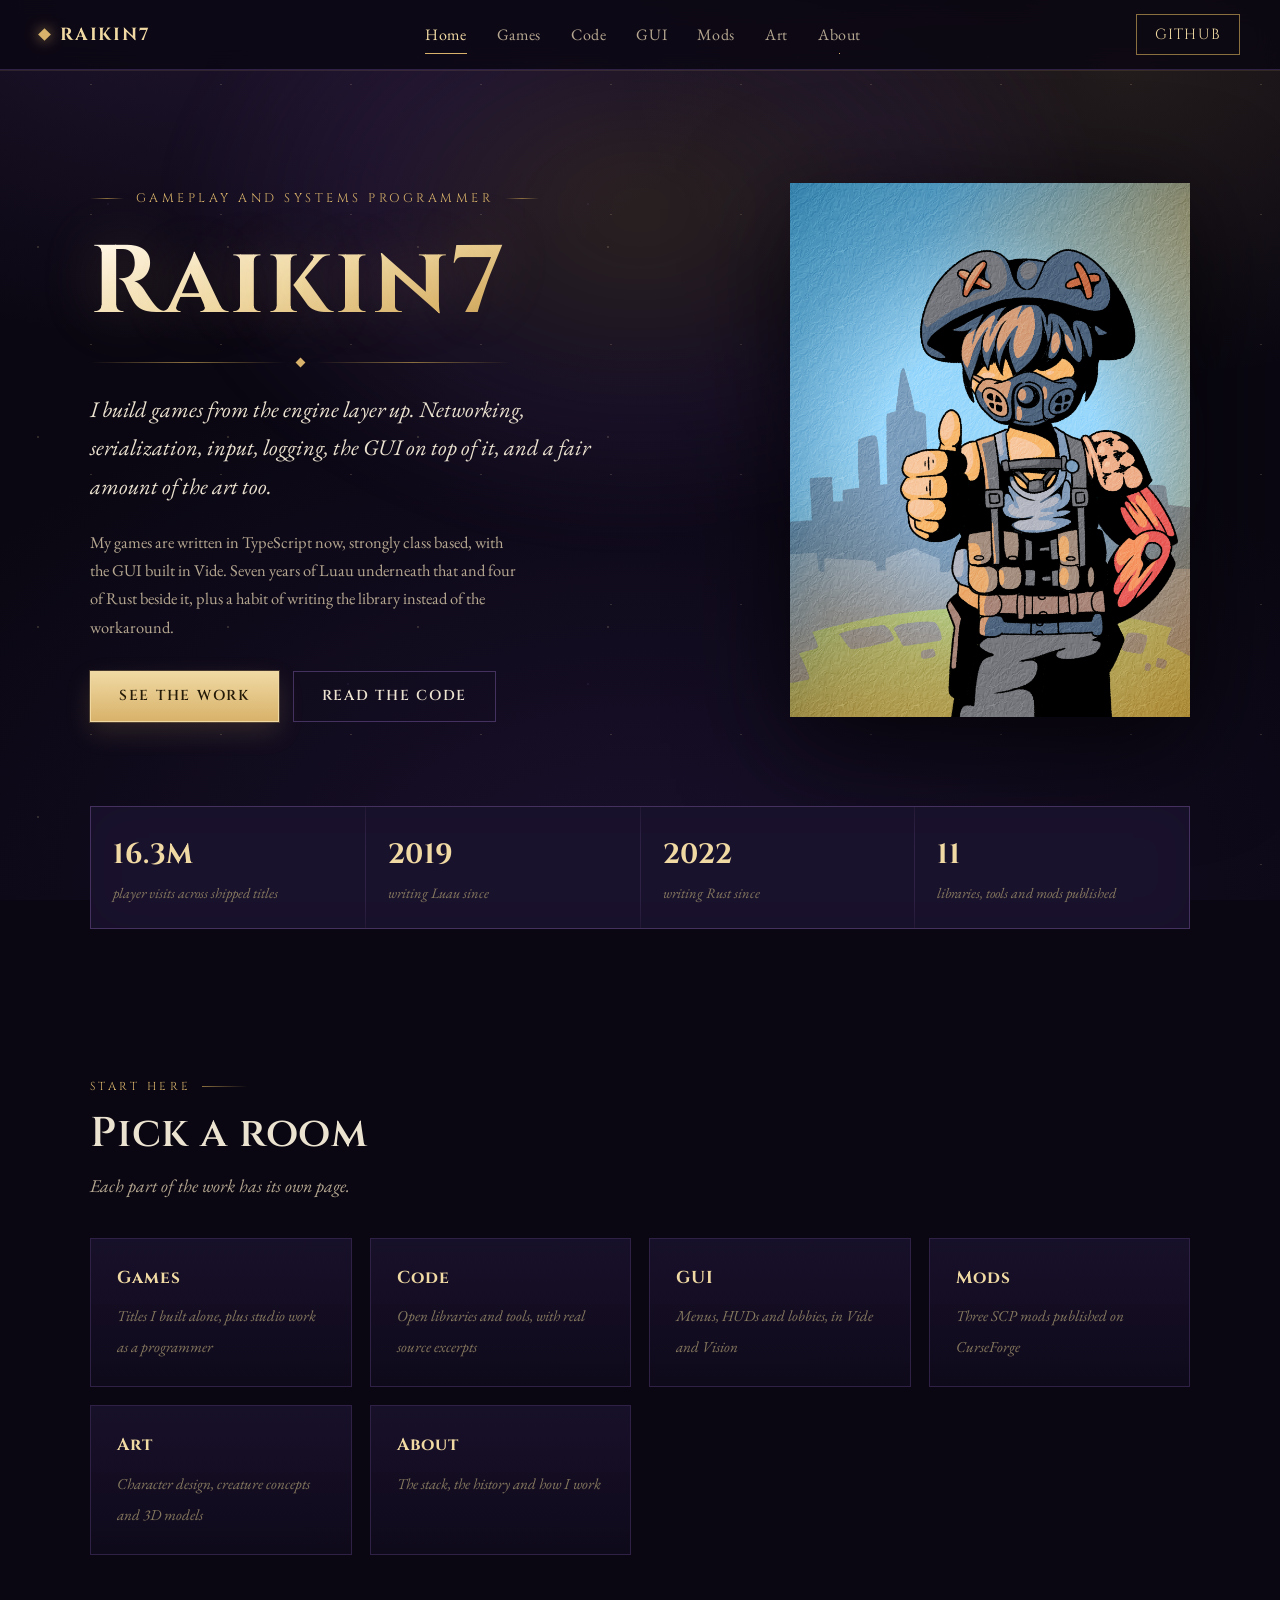
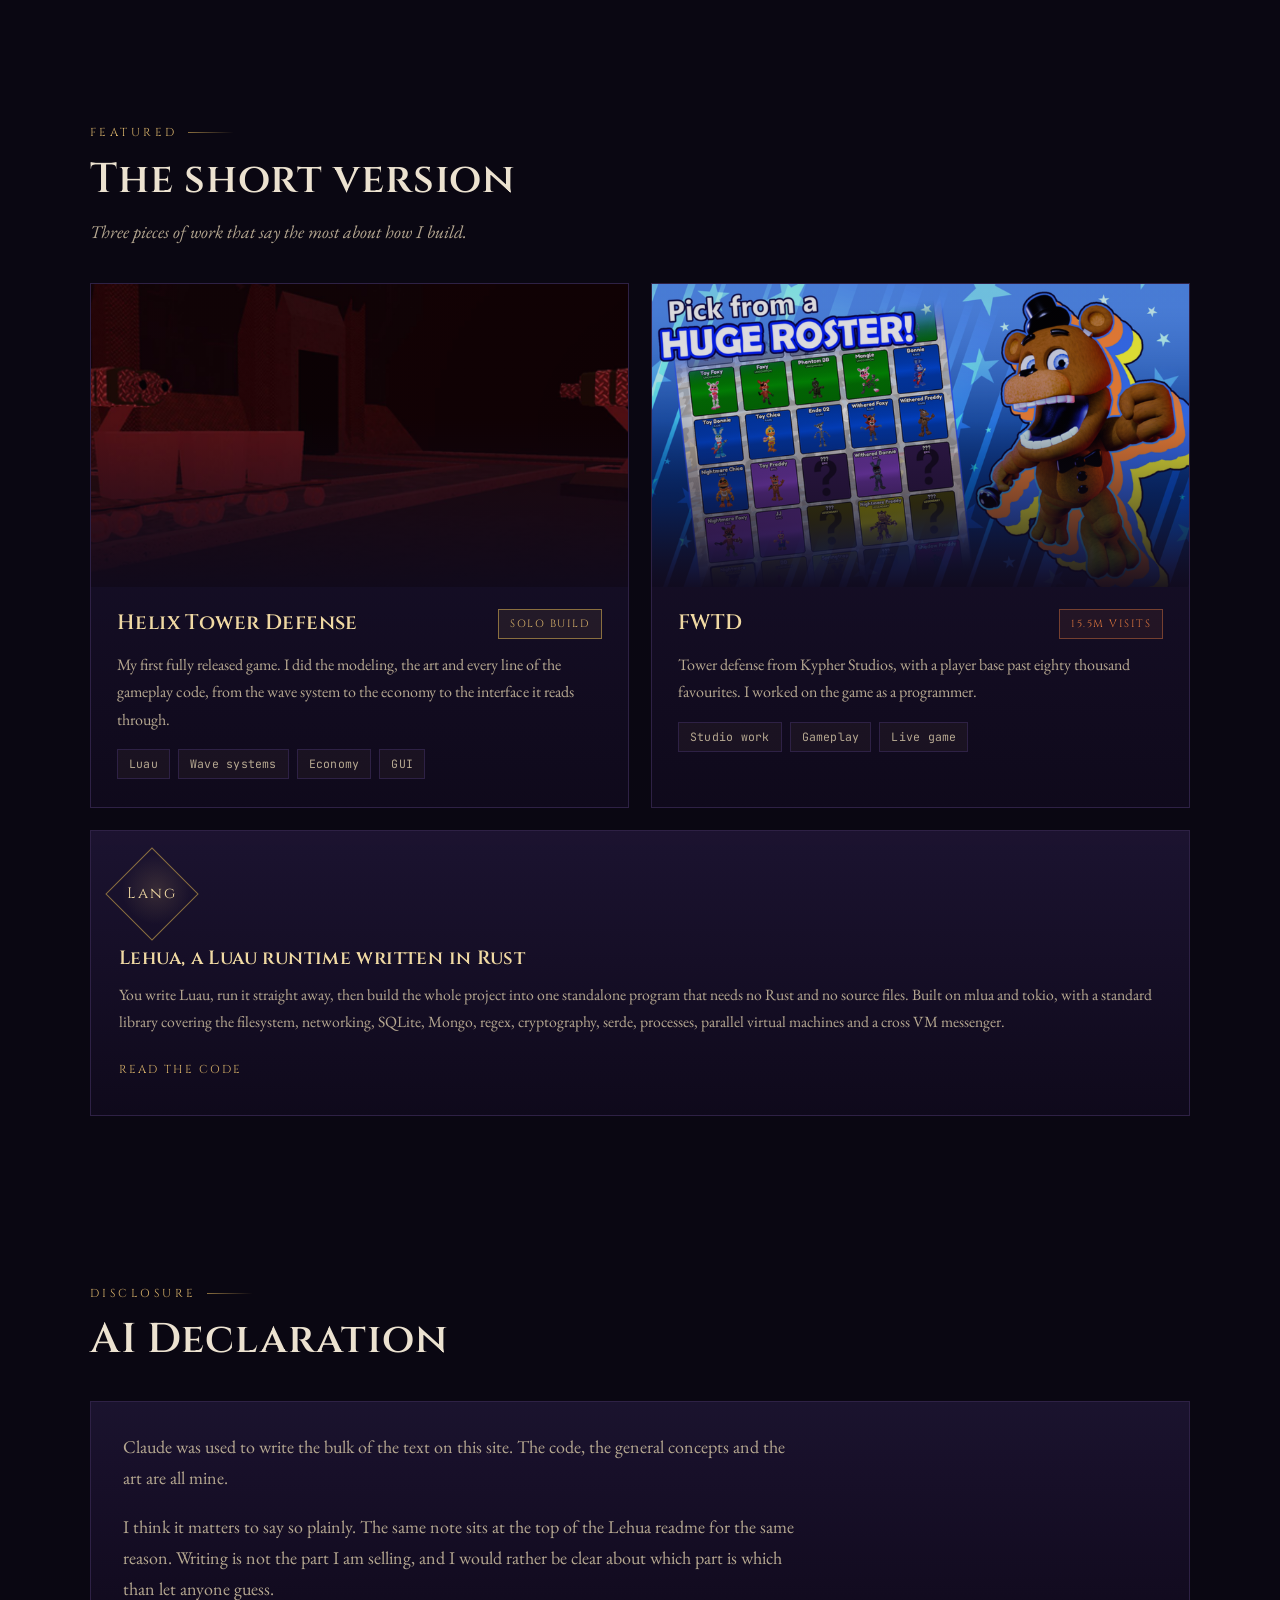
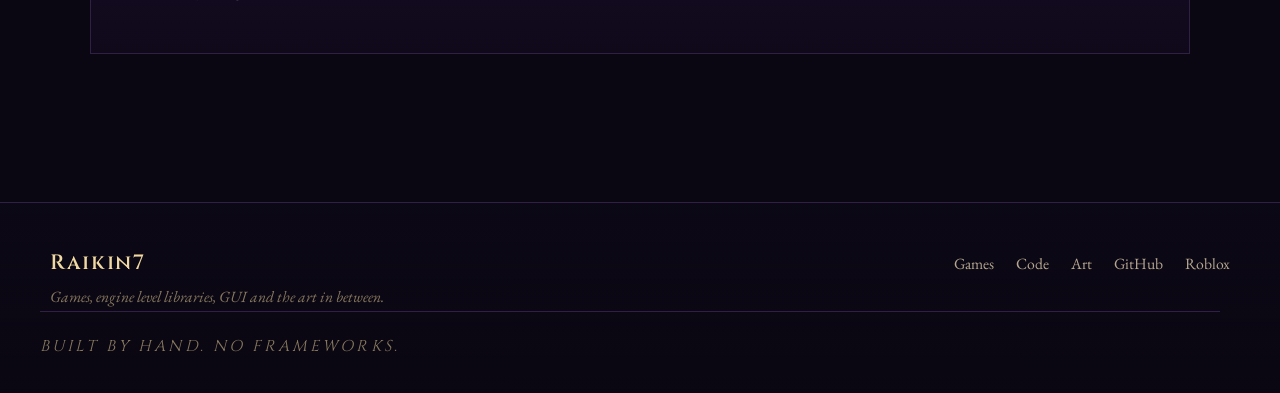
==== commit 917b719a: "updates" ====
--- a/index.html
+++ b/index.html
@@ -77,7 +77,7 @@
   <div class="next-up">
     <a class="next-card" href="games.html"><b>Games</b><span>Titles I built alone, plus studio work as a programmer</span></a>
     <a class="next-card" href="code.html"><b>Code</b><span>Open libraries and tools, with real source excerpts</span></a>
-    <a class="next-card" href="gui.html"><b>GUI</b><span>Menus, HUDs and lobbies built in Vide</span></a>
+    <a class="next-card" href="gui.html"><b>GUI</b><span>Menus, HUDs and lobbies, in Vide and Vision</span></a>
     <a class="next-card" href="mods.html"><b>Mods</b><span>Three SCP mods published on CurseForge</span></a>
     <a class="next-card" href="art.html"><b>Art</b><span>Character design, creature concepts and 3D models</span></a>
     <a class="next-card" href="about.html"><b>About</b><span>The stack, the history and how I work</span></a>
--- a/styles.css
+++ b/styles.css
@@ -693,7 +693,21 @@
 .ui-shot { margin: 0; }
 .ui-shot img { background: #000; }
 
-.shot figcaption {
+.clip {
+  margin: 0 0 22px;
+  background: linear-gradient(180deg, rgba(30, 21, 52, 0.9), rgba(16, 10, 28, 0.94));
+  border: 1px solid var(--line);
+  overflow: hidden;
+}
+
+.clip video {
+  width: 100%;
+  display: block;
+  background: #000;
+}
+
+.shot figcaption,
+.clip figcaption {
   padding: 14px 18px;
   font-size: 0.92rem;
   color: var(--text-3);
@@ -701,7 +715,8 @@
   font-style: italic;
 }
 
-.shot figcaption b {
+.shot figcaption b,
+.clip figcaption b {
   color: var(--gold-soft);
   font-weight: 600;
   display: block;
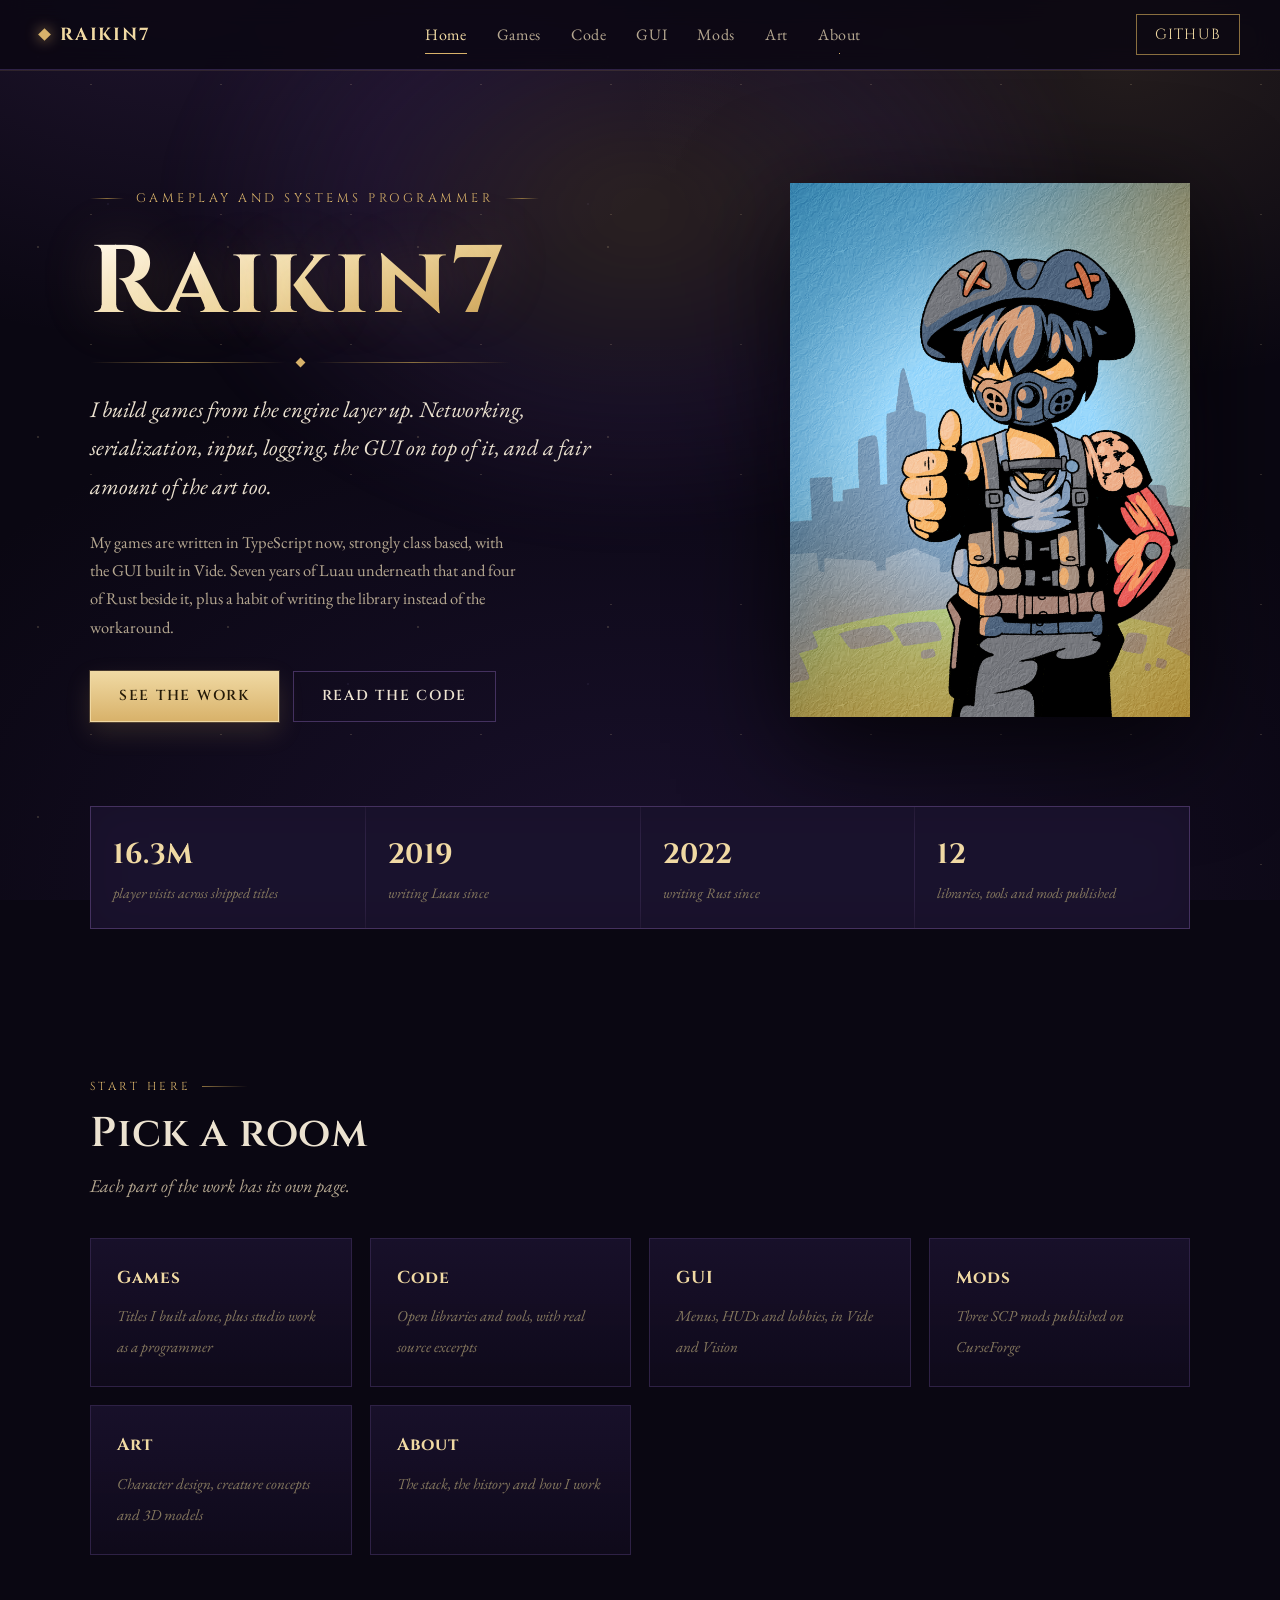
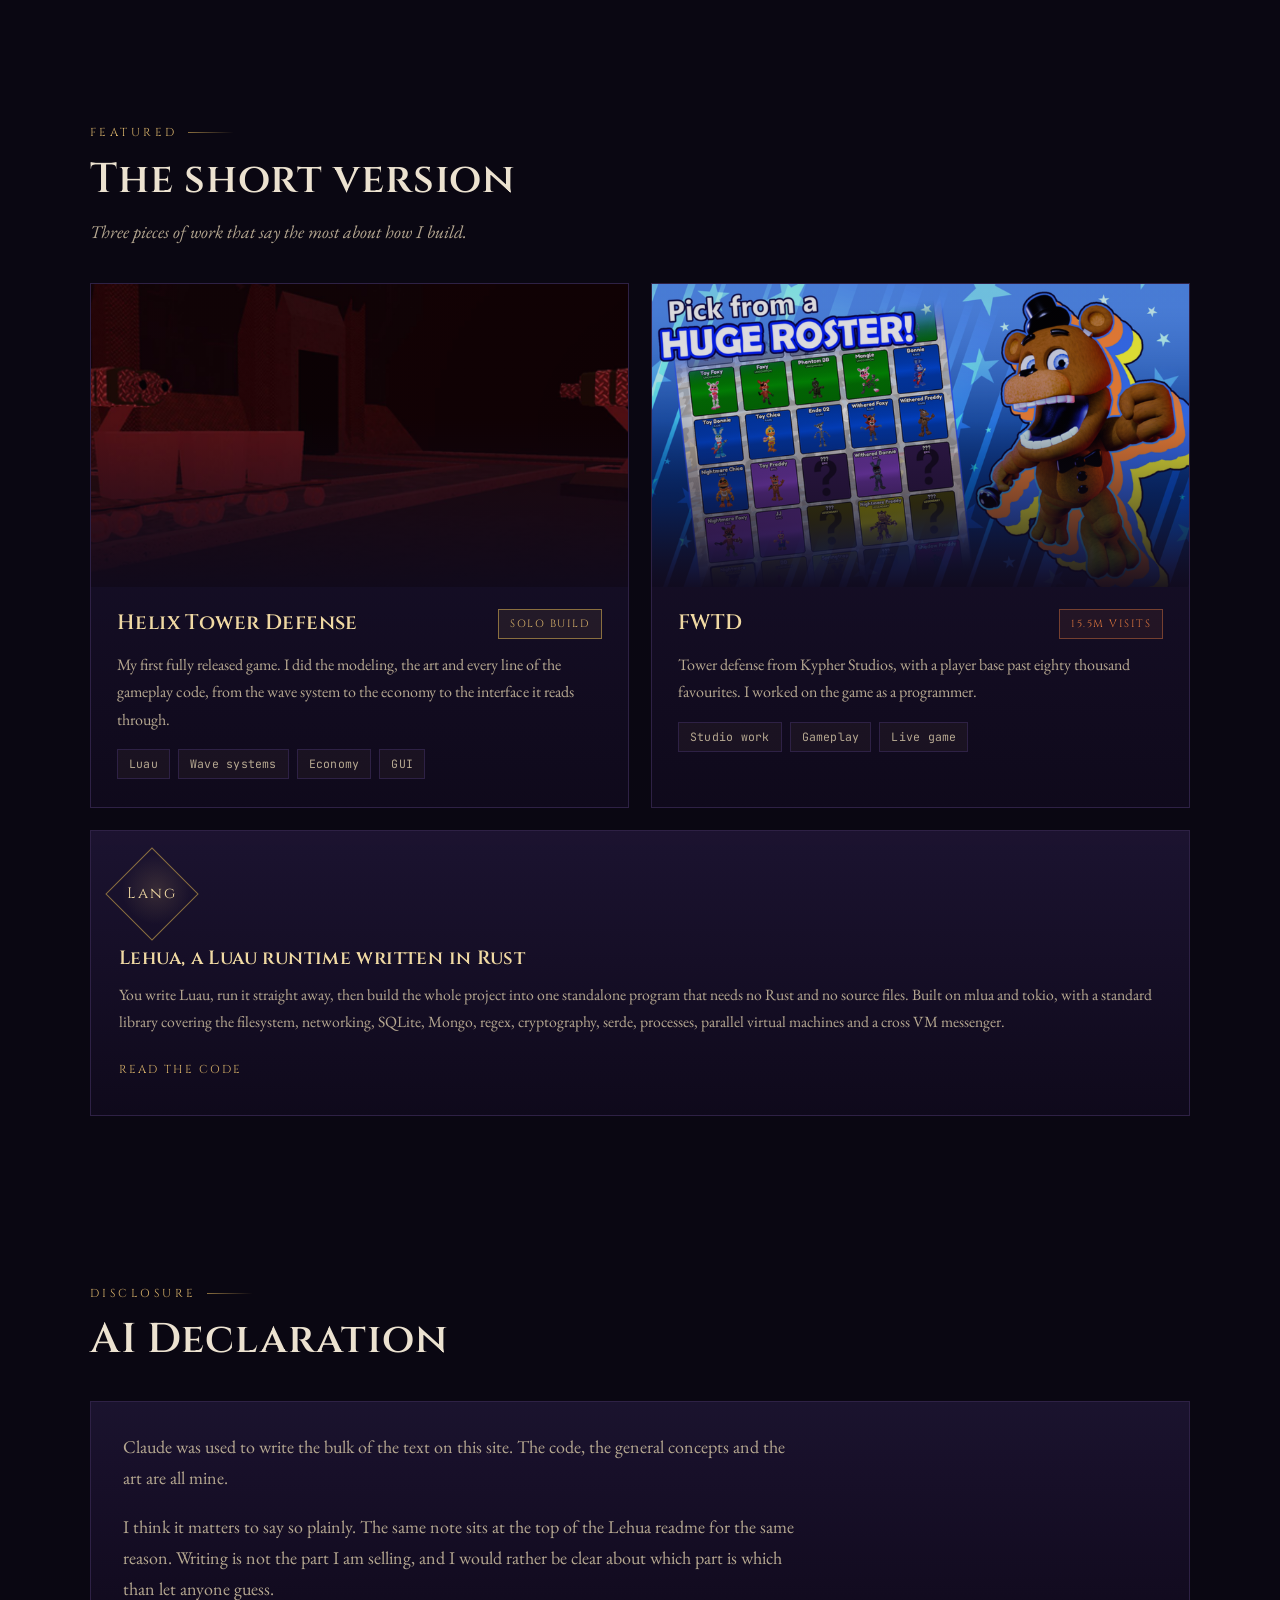
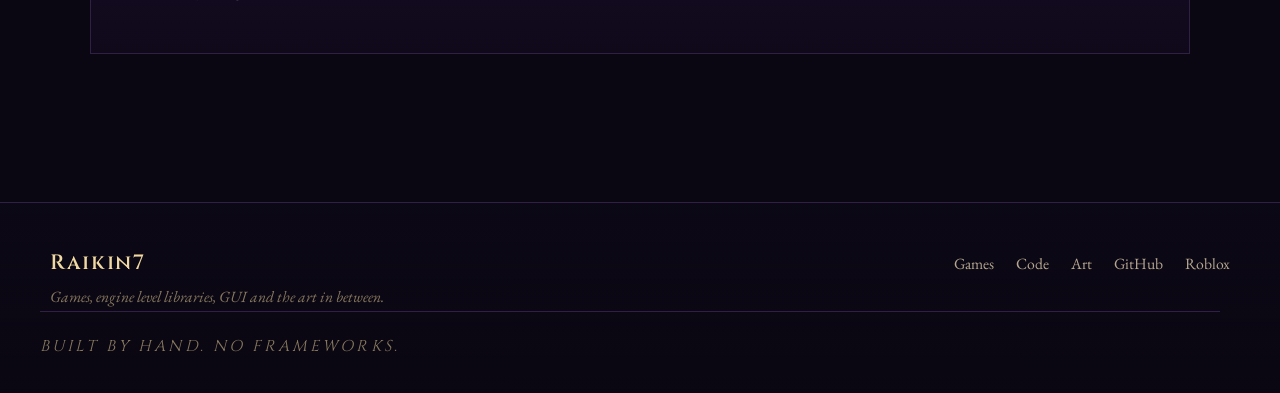
==== commit b891bfb5: "O" ====
--- a/index.html
+++ b/index.html
@@ -63,7 +63,7 @@
     <div class="stat"><b>16.3M</b><span>player visits across shipped titles</span></div>
     <div class="stat"><b>2019</b><span>writing Luau since</span></div>
     <div class="stat"><b>2022</b><span>writing Rust since</span></div>
-    <div class="stat"><b>11</b><span>libraries, tools and mods published</span></div>
+    <div class="stat"><b>12</b><span>libraries, tools and mods published</span></div>
   </div>
 </section>
 
